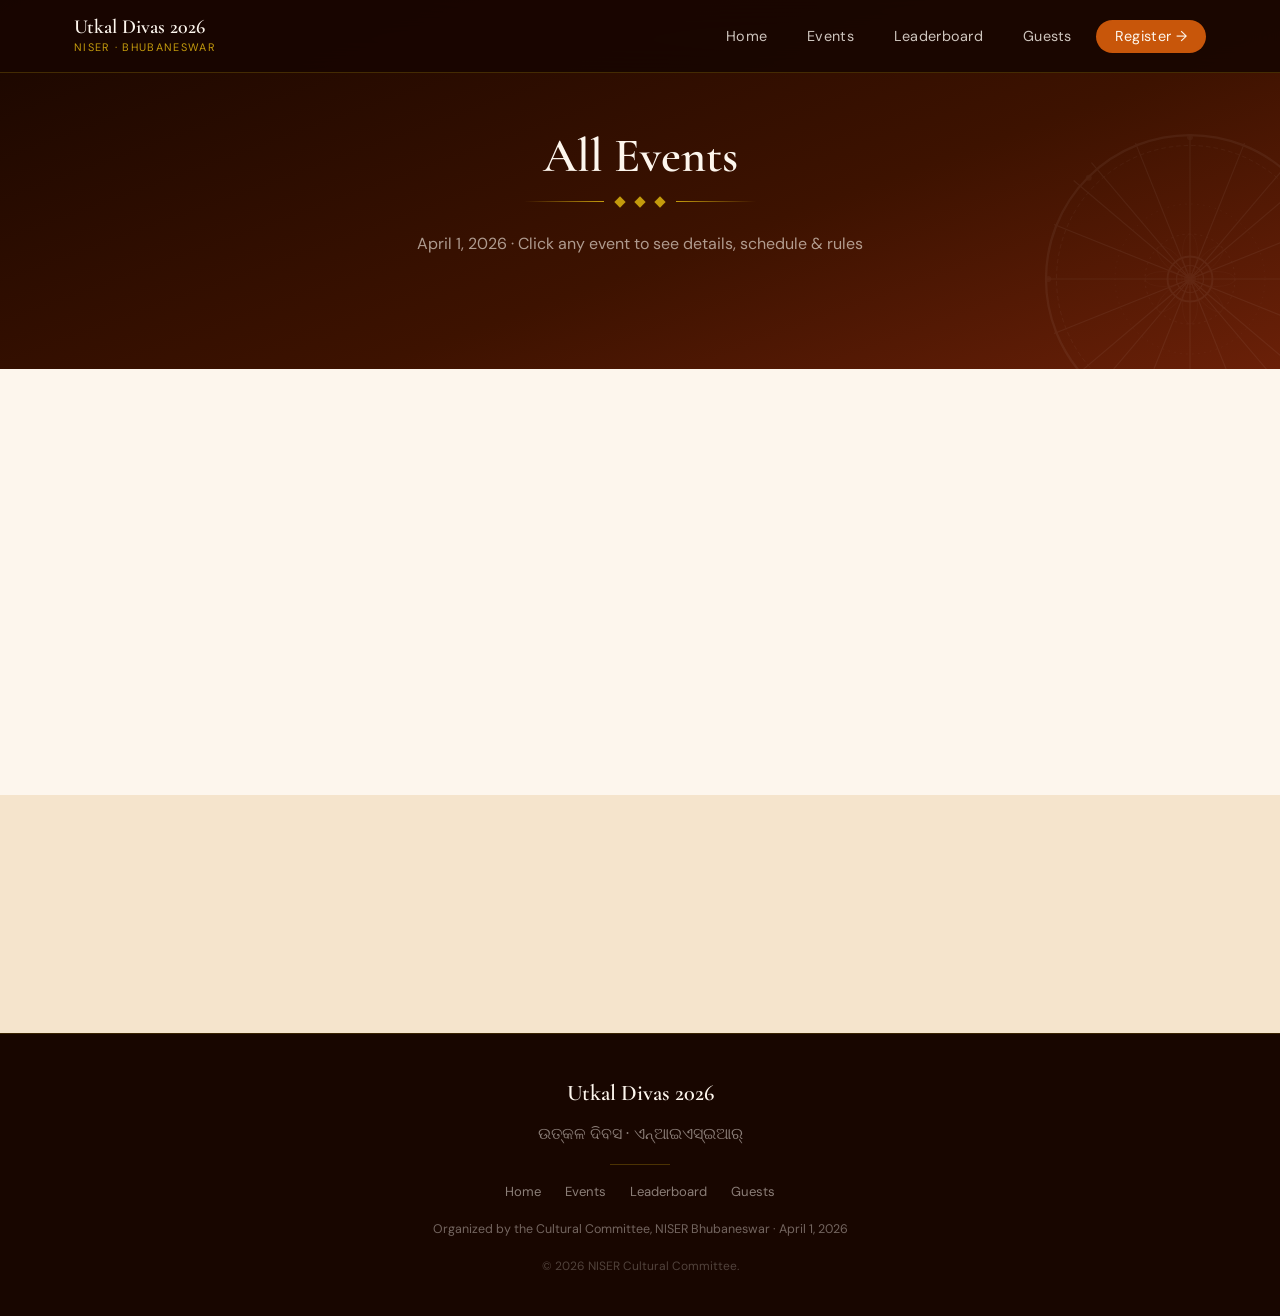
==== events.html @ eaa991c0 "first commit" ====
<!DOCTYPE html>
<html lang="en">
<head>
  <meta charset="UTF-8" />
  <meta name="viewport" content="width=device-width, initial-scale=1.0" />
  <title>Events — Utkal Divas 2026 · NISER</title>
  <meta name="description" content="All events at Utkal Divas 2026 — NISER Bhubaneswar. Poetry, painting, quiz, jhoti, rangoli, Odissi dance, and cultural programme." />
  <link rel="stylesheet" href="css/style.css" />
  <link rel="icon" href="data:image/svg+xml,<svg xmlns='http://www.w3.org/2000/svg' viewBox='0 0 100 100'><text y='.9em' font-size='90'>🌸</text></svg>" />
  <style>
    .filter-bar {
      display: flex;
      gap: 0.6rem;
      justify-content: center;
      flex-wrap: wrap;
      margin-bottom: 2.5rem;
    }
    .filter-btn {
      padding: 0.4rem 1.2rem;
      border-radius: 50px;
      border: 1.5px solid var(--border);
      background: var(--white);
      color: var(--text-muted);
      font-family: var(--font-body);
      font-size: 0.82rem;
      font-weight: 500;
      cursor: pointer;
      transition: var(--transition);
    }
    .filter-btn:hover, .filter-btn.active {
      background: var(--saffron);
      color: var(--white);
      border-color: var(--saffron);
    }
    .schedule-strip {
      background: linear-gradient(135deg, var(--saffron), var(--gold));
      border-radius: var(--radius);
      padding: 1.5rem 2rem;
      margin-bottom: 3rem;
      display: flex;
      align-items: center;
      justify-content: space-between;
      gap: 1rem;
      flex-wrap: wrap;
      color: var(--white);
    }
    .schedule-strip-text h3 {
      font-family: var(--font-display);
      font-size: 1.3rem;
      color: var(--white);
      margin-bottom: 0.2rem;
    }
    .schedule-strip-text p { font-size: 0.85rem; opacity: 0.85; }
    .schedule-timeline {
      display: flex;
      gap: 0.75rem;
      flex-wrap: wrap;
    }
    .sched-pill {
      background: rgba(255,255,255,0.25);
      border-radius: 50px;
      padding: 0.3rem 0.85rem;
      font-size: 0.78rem;
      white-space: nowrap;
    }
    .sched-pill strong { opacity:1; }
  </style>
</head>
<body>

<nav class="navbar">
  <div class="nav-inner">
    <a href="index.html" class="nav-logo">
      <span class="nav-logo-main">Utkal Divas 2026</span>
      <span class="nav-logo-sub">NISER · Bhubaneswar</span>
    </a>
    <button class="hamburger" aria-label="Toggle menu">
      <span></span><span></span><span></span>
    </button>
    <ul class="nav-links">
      <li><a href="index.html">Home</a></li>
      <li><a href="events.html">Events</a></li>
      <li><a href="leaderboard.html">Leaderboard</a></li>
      <li><a href="guests.html">Guests</a></li>
      <li><a href="events.html" class="nav-cta">Register →</a></li>
    </ul>
  </div>
</nav>

<!-- ======================================================
     PAGE HERO
     ====================================================== -->
<section class="page-hero">
  <img src="assets/wheel.svg" class="page-hero-wheel" alt="" aria-hidden="true" />
  <div class="container">
    <h1 class="section-title">All Events</h1>
    <div class="ornament" style="justify-content:center;">
      <div class="ornament-diamond"></div>
      <div class="ornament-diamond"></div>
      <div class="ornament-diamond"></div>
    </div>
    <p class="section-subtitle">April 1, 2026 · Click any event to see details, schedule &amp; rules</p>
  </div>
</section>

<!-- ======================================================
     EVENTS SECTION
     ====================================================== -->
<section class="section">
  <div class="container">

    <!-- Quick schedule strip -->
    <div class="schedule-strip animate-on-scroll">
      <div class="schedule-strip-text">
        <h3>📅 Day at a Glance — April 1, 2026</h3>
        <p>All events take place at NISER, Bhubaneswar</p>
      </div>
      <div class="schedule-timeline">
        <span class="sched-pill"><strong>10 AM</strong> Poetry</span>
        <span class="sched-pill"><strong>11 AM</strong> Painting</span>
        <span class="sched-pill"><strong>2 PM</strong> Quiz</span>
        <span class="sched-pill"><strong>3 PM</strong> Jhoti</span>
        <span class="sched-pill"><strong>3:30 PM</strong> Rangoli</span>
        <span class="sched-pill"><strong>6 PM</strong> Odissi</span>
        <span class="sched-pill"><strong>7 PM</strong> Cultural</span>
      </div>
    </div>

    <!-- Filter buttons -->
    <div class="filter-bar animate-on-scroll">
      <button class="filter-btn active" data-filter="all">All Events</button>
      <button class="filter-btn" data-filter="literary">Literary</button>
      <button class="filter-btn" data-filter="arts">Arts</button>
      <button class="filter-btn" data-filter="knowledge">Quiz</button>
      <button class="filter-btn" data-filter="traditional">Traditional</button>
      <button class="filter-btn" data-filter="performing">Performing</button>
      <button class="filter-btn" data-filter="cultural">Cultural</button>
    </div>

    <!-- Events grid (populated by JS) -->
    <div id="events-grid" class="events-grid"></div>

  </div>
</section>

<!-- ======================================================
     REGISTRATION CTA
     ====================================================== -->
<section class="section section-alt" style="padding:3rem 0;">
  <div class="container" style="text-align:center;">
    <h2 class="section-title animate-on-scroll" style="font-size:1.8rem;">Ready to Participate?</h2>
    <p class="section-subtitle animate-on-scroll" style="margin-bottom:1.5rem;">
      Most events are open to all NISER students and faculty. Registrations open from March 20, 2026.
    </p>
    <div class="animate-on-scroll">
      <a href="#" class="btn btn-primary" style="margin-right:1rem;">Register for Events</a>
      <a href="leaderboard.html" class="btn btn-outline">View Leaderboard →</a>
    </div>
  </div>
</section>

<!-- ======================================================
     FOOTER
     ====================================================== -->
<footer>
  <div class="footer-logo">Utkal Divas 2026</div>
  <div style="font-family:'Noto Serif Odia',serif; font-size:1rem; color:rgba(253,246,237,0.5); margin-top:0.2rem;">
    ଉତ୍କଳ ଦିବସ · ଏନ୍ଆଇଏସ୍ଇଆର୍
  </div>
  <div class="footer-divider"></div>
  <div class="footer-links">
    <a href="index.html">Home</a>
    <a href="events.html">Events</a>
    <a href="leaderboard.html">Leaderboard</a>
    <a href="guests.html">Guests</a>
  </div>
  <div class="footer-sub">Organized by the Cultural Committee, NISER Bhubaneswar · April 1, 2026</div>
  <div style="margin-top:1rem; font-size:0.75rem; color:rgba(253,246,237,0.25);">&copy; 2026 NISER Cultural Committee.</div>
</footer>

<!-- MODAL -->
<div class="modal-overlay" id="event-modal" role="dialog" aria-modal="true">
  <div class="modal">
    <div class="modal-header">
      <div class="modal-header-accent"></div>
      <button class="modal-close" aria-label="Close">✕</button>
      <div class="modal-icon">🎨</div>
      <div class="modal-category">Category</div>
      <h2 class="modal-title">Event Title</h2>
      <div class="modal-odia">ଇଭେଣ୍ଟ</div>
    </div>
    <div class="modal-body">
      <div class="modal-info-grid">
        <div class="modal-info-item">
          <div class="modal-info-label">📅 Date</div>
          <div class="modal-info-value" id="modal-date">—</div>
        </div>
        <div class="modal-info-item">
          <div class="modal-info-label">🕐 Time</div>
          <div class="modal-info-value" id="modal-time">—</div>
        </div>
        <div class="modal-info-item">
          <div class="modal-info-label">📍 Venue</div>
          <div class="modal-info-value" id="modal-venue">—</div>
        </div>
        <div class="modal-info-item">
          <div class="modal-info-label">📝 Registration</div>
          <div class="modal-info-value" id="modal-reg">—</div>
        </div>
      </div>
      <div class="modal-section">
        <h4>About the Event</h4>
        <p id="modal-desc"></p>
      </div>
      <div class="modal-section">
        <h4>Rules &amp; Guidelines</h4>
        <div class="modal-rules" id="modal-rules"></div>
      </div>
    </div>
  </div>
</div>

<script src="js/main.js"></script>
<script>
  // Filter functionality
  document.querySelectorAll('.filter-btn').forEach(btn => {
    btn.addEventListener('click', () => {
      document.querySelectorAll('.filter-btn').forEach(b => b.classList.remove('active'));
      btn.classList.add('active');
      const filter = btn.dataset.filter;
      document.querySelectorAll('.event-card').forEach(card => {
        const category = card.querySelector('.event-card-category').textContent.toLowerCase();
        if (filter === 'all' || category.includes(filter)) {
          card.style.display = '';
        } else {
          card.style.display = 'none';
        }
      });
    });
  });
</script>
</body>
</html>
---- css/style.css ----
/* ================================================================
   UTKAL DIVAS 2026 — NISER BHUBANESWAR
   Main Stylesheet — Inspired by Odishan Temple Art & Heritage
   ================================================================ */

@import url('https://fonts.googleapis.com/css2?family=Cormorant+Garamond:ital,wght@0,300;0,400;0,500;0,600;0,700;1,400;1,600&family=DM+Sans:opsz,wght@9..40,300;9..40,400;9..40,500;9..40,600&family=Noto+Serif+Odia:wght@400;700&display=swap');

/* ---- CSS Variables ---- */
:root {
  --cream:        #fdf6ed;
  --warm-light:   #f5e4cc;
  --warm-mid:     #eedcbf;
  --saffron:      #c8560a;
  --saffron-deep: #9e3d08;
  --gold:         #c49b0c;
  --gold-light:   #e8c44a;
  --maroon:       #7a1a1a;
  --dark-hero:    #180600;
  --dark-mid:     #3d1200;
  --text:         #2c1810;
  --text-muted:   #7a5a48;
  --white:        #ffffff;
  --border:       #e0ccb0;
  --border-light: #eddfc7;

  --font-display: 'Cormorant Garamond', Georgia, serif;
  --font-body:    'DM Sans', system-ui, sans-serif;
  --font-odia:    'Noto Serif Odia', serif;

  --radius:       14px;
  --radius-sm:    8px;
  --shadow:       0 2px 16px rgba(44, 24, 16, 0.10);
  --shadow-md:    0 6px 32px rgba(44, 24, 16, 0.15);
  --shadow-hover: 0 12px 40px rgba(200, 86, 10, 0.20);
  --transition:   all 0.3s cubic-bezier(0.25, 0.8, 0.25, 1);
}

/* ---- Reset & Base ---- */
*, *::before, *::after { box-sizing: border-box; margin: 0; padding: 0; }
html { scroll-behavior: smooth; }
body {
  font-family: var(--font-body);
  background-color: var(--cream);
  color: var(--text);
  line-height: 1.7;
  font-size: 16px;
  overflow-x: hidden;
}
img { max-width: 100%; height: auto; display: block; }
a { color: inherit; text-decoration: none; }
ul { list-style: none; }

/* ---- Typography ---- */
h1, h2, h3, h4 {
  font-family: var(--font-display);
  line-height: 1.2;
  color: var(--text);
}
.section-title {
  font-size: clamp(2rem, 5vw, 3rem);
  font-weight: 600;
  text-align: center;
  margin-bottom: 0.4rem;
}
.section-subtitle {
  text-align: center;
  color: var(--text-muted);
  font-size: 1rem;
  margin-bottom: 3rem;
}
.odia-text {
  font-family: var(--font-odia);
  color: var(--gold-light);
  font-size: 1.1em;
}

/* ---- Ornament Divider ---- */
.ornament {
  display: flex;
  align-items: center;
  justify-content: center;
  gap: 12px;
  margin: 0.75rem auto 1.5rem;
}
.ornament::before,
.ornament::after {
  content: '';
  flex: 1;
  max-width: 80px;
  height: 1px;
  background: linear-gradient(90deg, transparent, var(--gold));
}
.ornament::after {
  background: linear-gradient(90deg, var(--gold), transparent);
}
.ornament-diamond {
  width: 8px;
  height: 8px;
  background: var(--gold);
  transform: rotate(45deg);
  flex-shrink: 0;
}

/* ---- Container ---- */
.container {
  max-width: 1180px;
  margin: 0 auto;
  padding: 0 1.5rem;
}

/* ================================================================
   NAVIGATION
   ================================================================ */
.navbar {
  position: fixed;
  top: 0;
  left: 0;
  width: 100%;
  z-index: 1000;
  background: rgba(24, 6, 0, 0.92);
  backdrop-filter: blur(16px);
  -webkit-backdrop-filter: blur(16px);
  border-bottom: 1px solid rgba(196, 155, 12, 0.25);
  transition: var(--transition);
}
.navbar.scrolled {
  background: rgba(24, 6, 0, 0.98);
  box-shadow: 0 4px 24px rgba(0,0,0,0.3);
}
.nav-inner {
  display: flex;
  align-items: center;
  justify-content: space-between;
  padding: 1rem 1.5rem;
  max-width: 1180px;
  margin: 0 auto;
}
.nav-logo {
  display: flex;
  flex-direction: column;
  gap: 0;
}
.nav-logo-main {
  font-family: var(--font-display);
  font-size: 1.25rem;
  font-weight: 600;
  color: var(--cream);
  line-height: 1.1;
}
.nav-logo-sub {
  font-size: 0.68rem;
  color: var(--gold);
  letter-spacing: 0.12em;
  text-transform: uppercase;
}
.nav-links {
  display: flex;
  align-items: center;
  gap: 0.5rem;
}
.nav-links a {
  color: rgba(253, 246, 237, 0.80);
  font-size: 0.9rem;
  font-weight: 400;
  padding: 0.45rem 1rem;
  border-radius: 50px;
  transition: var(--transition);
  letter-spacing: 0.02em;
}
.nav-links a:hover,
.nav-links a.active {
  color: var(--cream);
  background: rgba(196, 155, 12, 0.18);
}
.nav-links a.nav-cta {
  background: var(--saffron);
  color: var(--cream);
  padding: 0.45rem 1.2rem;
}
.nav-links a.nav-cta:hover {
  background: var(--saffron-deep);
}
.hamburger {
  display: none;
  flex-direction: column;
  gap: 5px;
  background: none;
  border: none;
  cursor: pointer;
  padding: 4px;
}
.hamburger span {
  display: block;
  width: 24px;
  height: 2px;
  background: var(--cream);
  border-radius: 2px;
  transition: var(--transition);
}
.hamburger.open span:nth-child(1) { transform: translateY(7px) rotate(45deg); }
.hamburger.open span:nth-child(2) { opacity: 0; }
.hamburger.open span:nth-child(3) { transform: translateY(-7px) rotate(-45deg); }

/* ================================================================
   HERO SECTION
   ================================================================ */
.hero {
  min-height: 100vh;
  display: flex;
  align-items: center;
  justify-content: center;
  position: relative;
  overflow: hidden;
  background: linear-gradient(160deg, var(--dark-hero) 0%, #3a1000 40%, #7a2a08 75%, #c45010 100%);
  text-align: center;
  padding: 7rem 1.5rem 4rem;
}
/* Konark wheel watermark */
.hero-wheel {
  position: absolute;
  right: -120px;
  top: 50%;
  transform: translateY(-50%);
  width: 600px;
  height: 600px;
  opacity: 0.06;
  animation: spin-slow 60s linear infinite;
}
.hero-wheel-left {
  left: -180px;
  right: auto;
  width: 400px;
  height: 400px;
  top: 20%;
  transform: none;
  opacity: 0.04;
  animation-direction: reverse;
}
@keyframes spin-slow {
  from { transform: translateY(-50%) rotate(0deg); }
  to   { transform: translateY(-50%) rotate(360deg); }
}
/* Grain texture */
.hero::before {
  content: '';
  position: absolute;
  inset: 0;
  background-image: url("data:image/svg+xml,%3Csvg viewBox='0 0 256 256' xmlns='http://www.w3.org/2000/svg'%3E%3Cfilter id='noise'%3E%3CfeTurbulence type='fractalNoise' baseFrequency='0.9' numOctaves='4' stitchTiles='stitch'/%3E%3C/filter%3E%3Crect width='100%25' height='100%25' filter='url(%23noise)' opacity='0.03'/%3E%3C/svg%3E");
  pointer-events: none;
}
/* Top geometric border */
.hero::after {
  content: '';
  position: absolute;
  bottom: 0;
  left: 0;
  width: 100%;
  height: 4px;
  background: linear-gradient(90deg, transparent, var(--gold), transparent);
}
.hero-content {
  position: relative;
  z-index: 2;
  max-width: 780px;
  animation: fade-up 1s ease both;
}
.hero-badge {
  display: inline-flex;
  align-items: center;
  gap: 10px;
  background: rgba(196, 155, 12, 0.18);
  border: 1px solid rgba(196, 155, 12, 0.45);
  color: var(--gold-light);
  font-size: 0.82rem;
  letter-spacing: 0.1em;
  text-transform: uppercase;
  padding: 0.4rem 1.2rem;
  border-radius: 50px;
  margin-bottom: 1.8rem;
  animation: fade-up 1s 0.1s ease both;
}
.hero-badge::before {
  content: '◆';
  font-size: 0.6rem;
  color: var(--gold);
}
.hero-title-odia {
  display: block;
  font-family: var(--font-odia);
  font-size: clamp(1.4rem, 4vw, 2.2rem);
  color: var(--gold-light);
  margin-bottom: 0.4rem;
  opacity: 0.9;
  animation: fade-up 1s 0.2s ease both;
}
.hero-title {
  font-size: clamp(3rem, 9vw, 6rem);
  font-weight: 700;
  color: var(--cream);
  letter-spacing: -0.01em;
  margin-bottom: 1.2rem;
  animation: fade-up 1s 0.3s ease both;
  text-shadow: 0 4px 40px rgba(196, 155, 12, 0.3);
}
.hero-title span {
  color: var(--gold-light);
}
.hero-desc {
  font-size: clamp(1rem, 2.5vw, 1.15rem);
  color: rgba(253, 246, 237, 0.75);
  max-width: 550px;
  margin: 0 auto 2.5rem;
  animation: fade-up 1s 0.4s ease both;
}
.hero-cta {
  display: flex;
  justify-content: center;
  gap: 1rem;
  flex-wrap: wrap;
  animation: fade-up 1s 0.5s ease both;
}
.hero-scroll {
  position: absolute;
  bottom: 2rem;
  left: 50%;
  transform: translateX(-50%);
  display: flex;
  flex-direction: column;
  align-items: center;
  gap: 6px;
  color: rgba(253, 246, 237, 0.4);
  font-size: 0.72rem;
  letter-spacing: 0.12em;
  text-transform: uppercase;
  animation: fade-up 1s 0.8s ease both;
}
.scroll-line {
  width: 1px;
  height: 40px;
  background: linear-gradient(180deg, rgba(196,155,12,0.6), transparent);
  animation: scroll-pulse 2s ease-in-out infinite;
}
@keyframes scroll-pulse {
  0%, 100% { opacity: 0.4; transform: scaleY(1); }
  50% { opacity: 1; transform: scaleY(1.2); }
}

/* ================================================================
   BUTTONS
   ================================================================ */
.btn {
  display: inline-flex;
  align-items: center;
  gap: 8px;
  padding: 0.75rem 2rem;
  border-radius: 50px;
  font-family: var(--font-body);
  font-size: 0.9rem;
  font-weight: 500;
  letter-spacing: 0.03em;
  cursor: pointer;
  border: none;
  transition: var(--transition);
}
.btn-primary {
  background: var(--saffron);
  color: var(--white);
  box-shadow: 0 4px 20px rgba(200, 86, 10, 0.4);
}
.btn-primary:hover {
  background: var(--saffron-deep);
  transform: translateY(-2px);
  box-shadow: 0 8px 28px rgba(200, 86, 10, 0.5);
}
.btn-secondary {
  background: rgba(253, 246, 237, 0.12);
  color: var(--cream);
  border: 1px solid rgba(253, 246, 237, 0.3);
  backdrop-filter: blur(8px);
}
.btn-secondary:hover {
  background: rgba(253, 246, 237, 0.2);
  border-color: rgba(253, 246, 237, 0.5);
  transform: translateY(-2px);
}
.btn-outline {
  background: transparent;
  color: var(--saffron);
  border: 1.5px solid var(--saffron);
}
.btn-outline:hover {
  background: var(--saffron);
  color: var(--white);
  transform: translateY(-2px);
}
.btn-gold {
  background: linear-gradient(135deg, var(--gold), var(--gold-light));
  color: var(--dark-hero);
  font-weight: 600;
}
.btn-gold:hover {
  transform: translateY(-2px);
  box-shadow: 0 8px 24px rgba(196, 155, 12, 0.4);
}

/* ================================================================
   SECTION STYLES
   ================================================================ */
.section {
  padding: 5rem 0;
}
.section-alt {
  background: var(--warm-light);
}
.section-dark {
  background: linear-gradient(160deg, var(--dark-hero), var(--dark-mid));
  color: var(--cream);
}
.section-dark .section-title { color: var(--cream); }
.section-dark .section-subtitle { color: rgba(253, 246, 237, 0.6); }
.section-dark .ornament::before { background: linear-gradient(90deg, transparent, rgba(196,155,12,0.6)); }
.section-dark .ornament::after  { background: linear-gradient(90deg, rgba(196,155,12,0.6), transparent); }
.section-dark .ornament-diamond { background: rgba(196,155,12,0.6); }

/* ================================================================
   EVENT CARDS
   ================================================================ */
.events-grid {
  display: grid;
  grid-template-columns: repeat(auto-fill, minmax(280px, 1fr));
  gap: 1.5rem;
  margin-top: 1rem;
}
.event-card {
  background: var(--white);
  border-radius: var(--radius);
  overflow: hidden;
  box-shadow: var(--shadow);
  transition: var(--transition);
  cursor: pointer;
  position: relative;
  border: 1px solid var(--border-light);
}
.event-card::before {
  content: '';
  position: absolute;
  top: 0;
  left: 0;
  right: 0;
  height: 3px;
  background: linear-gradient(90deg, var(--saffron), var(--gold));
  opacity: 0;
  transition: var(--transition);
}
.event-card:hover {
  transform: translateY(-6px);
  box-shadow: var(--shadow-hover);
}
.event-card:hover::before { opacity: 1; }

.event-card-icon {
  width: 100%;
  height: 90px;
  display: flex;
  align-items: center;
  justify-content: center;
  font-size: 2.8rem;
  background: var(--warm-light);
  position: relative;
  overflow: hidden;
}
.event-card-icon::after {
  content: '';
  position: absolute;
  inset: 0;
  background: var(--event-color, var(--saffron));
  opacity: 0.08;
}
.event-card-body {
  padding: 1.25rem 1.4rem 1.5rem;
}
.event-card-category {
  font-size: 0.7rem;
  font-weight: 600;
  text-transform: uppercase;
  letter-spacing: 0.12em;
  color: var(--saffron);
  margin-bottom: 0.4rem;
}
.event-card-title {
  font-family: var(--font-display);
  font-size: 1.35rem;
  font-weight: 600;
  margin-bottom: 0.3rem;
}
.event-card-odia {
  font-family: var(--font-odia);
  font-size: 0.9rem;
  color: var(--text-muted);
  margin-bottom: 0.75rem;
}
.event-card-time {
  display: flex;
  align-items: center;
  gap: 6px;
  font-size: 0.82rem;
  color: var(--text-muted);
  margin-bottom: 0.5rem;
}
.event-card-time svg { flex-shrink: 0; }
.event-card-desc {
  font-size: 0.88rem;
  color: var(--text-muted);
  display: -webkit-box;
  -webkit-line-clamp: 2;
  -webkit-box-orient: vertical;
  overflow: hidden;
}
.event-card-footer {
  padding: 0.75rem 1.4rem 1.25rem;
  border-top: 1px solid var(--border-light);
  display: flex;
  align-items: center;
  justify-content: space-between;
}
.event-card-tag {
  font-size: 0.75rem;
  padding: 0.25rem 0.7rem;
  border-radius: 50px;
  background: var(--warm-light);
  color: var(--text-muted);
}
.event-card-arrow {
  font-size: 0.8rem;
  color: var(--saffron);
  display: flex;
  align-items: center;
  gap: 4px;
  font-weight: 500;
  transition: var(--transition);
}
.event-card:hover .event-card-arrow { gap: 8px; }

/* ================================================================
   MODAL
   ================================================================ */
.modal-overlay {
  position: fixed;
  inset: 0;
  background: rgba(24, 6, 0, 0.75);
  backdrop-filter: blur(8px);
  -webkit-backdrop-filter: blur(8px);
  z-index: 2000;
  display: flex;
  align-items: center;
  justify-content: center;
  padding: 1.5rem;
  opacity: 0;
  pointer-events: none;
  transition: opacity 0.3s ease;
}
.modal-overlay.open {
  opacity: 1;
  pointer-events: all;
}
.modal {
  background: var(--white);
  border-radius: var(--radius);
  max-width: 680px;
  width: 100%;
  max-height: 88vh;
  overflow-y: auto;
  box-shadow: 0 24px 80px rgba(0,0,0,0.4);
  transform: translateY(20px) scale(0.97);
  transition: var(--transition);
  position: relative;
}
.modal-overlay.open .modal {
  transform: translateY(0) scale(1);
}
.modal-header {
  padding: 2rem 2rem 1.25rem;
  border-bottom: 1px solid var(--border-light);
  position: relative;
}
.modal-header-accent {
  height: 4px;
  background: linear-gradient(90deg, var(--saffron), var(--gold));
  margin: -2rem -2rem 1.5rem;
  border-radius: var(--radius) var(--radius) 0 0;
}
.modal-icon { font-size: 2.5rem; margin-bottom: 0.75rem; }
.modal-category {
  font-size: 0.72rem;
  font-weight: 600;
  text-transform: uppercase;
  letter-spacing: 0.12em;
  color: var(--saffron);
  margin-bottom: 0.3rem;
}
.modal-title {
  font-family: var(--font-display);
  font-size: 1.9rem;
  font-weight: 600;
}
.modal-odia {
  font-family: var(--font-odia);
  color: var(--text-muted);
  font-size: 1rem;
  margin-top: 0.2rem;
}
.modal-close {
  position: absolute;
  top: 1.25rem;
  right: 1.25rem;
  background: var(--warm-light);
  border: none;
  cursor: pointer;
  width: 36px;
  height: 36px;
  border-radius: 50%;
  display: flex;
  align-items: center;
  justify-content: center;
  font-size: 1.1rem;
  color: var(--text-muted);
  transition: var(--transition);
}
.modal-close:hover {
  background: var(--saffron);
  color: var(--white);
}
.modal-body { padding: 1.5rem 2rem 2rem; }
.modal-info-grid {
  display: grid;
  grid-template-columns: 1fr 1fr;
  gap: 1rem;
  margin-bottom: 1.5rem;
}
.modal-info-item {
  background: var(--warm-light);
  border-radius: var(--radius-sm);
  padding: 0.9rem 1rem;
}
.modal-info-label {
  font-size: 0.7rem;
  font-weight: 600;
  text-transform: uppercase;
  letter-spacing: 0.1em;
  color: var(--text-muted);
  margin-bottom: 0.25rem;
}
.modal-info-value {
  font-size: 0.9rem;
  font-weight: 500;
  color: var(--text);
}
.modal-section { margin-bottom: 1.4rem; }
.modal-section h4 {
  font-family: var(--font-display);
  font-size: 1.1rem;
  font-weight: 600;
  margin-bottom: 0.6rem;
  color: var(--saffron);
}
.modal-section p {
  font-size: 0.92rem;
  color: var(--text-muted);
  line-height: 1.7;
}
.modal-rules {
  display: flex;
  flex-direction: column;
  gap: 0.5rem;
}
.modal-rule {
  display: flex;
  gap: 10px;
  font-size: 0.88rem;
  color: var(--text-muted);
  align-items: flex-start;
}
.modal-rule::before {
  content: '◆';
  color: var(--gold);
  font-size: 0.5rem;
  margin-top: 0.45rem;
  flex-shrink: 0;
}

/* ================================================================
   LEADERBOARD
   ================================================================ */
.leaderboard-hero {
  padding: 7rem 1.5rem 4rem;
  background: linear-gradient(160deg, var(--dark-hero) 0%, #3d1200 60%, #6a2008 100%);
  text-align: center;
  color: var(--cream);
  position: relative;
  overflow: hidden;
}
.leaderboard-hero .section-title { color: var(--cream); }
.podium-grid {
  display: flex;
  align-items: flex-end;
  justify-content: center;
  gap: 1rem;
  margin: 3rem 0;
}
.podium-item {
  text-align: center;
  flex: 1;
  max-width: 180px;
}
.podium-avatar {
  width: 64px;
  height: 64px;
  border-radius: 50%;
  background: linear-gradient(135deg, var(--saffron), var(--gold));
  display: flex;
  align-items: center;
  justify-content: center;
  font-size: 1.5rem;
  margin: 0 auto 0.6rem;
  box-shadow: 0 4px 16px rgba(200, 86, 10, 0.35);
}
.podium-item:nth-child(2) .podium-avatar {
  width: 80px;
  height: 80px;
  font-size: 1.8rem;
  background: linear-gradient(135deg, var(--gold), var(--gold-light));
  box-shadow: 0 8px 28px rgba(196, 155, 12, 0.5);
}
.podium-name {
  font-family: var(--font-display);
  font-size: 1rem;
  font-weight: 600;
  margin-bottom: 0.2rem;
}
.podium-dept { font-size: 0.75rem; color: var(--text-muted); margin-bottom: 0.4rem; }
.podium-score {
  font-family: var(--font-display);
  font-size: 1.4rem;
  font-weight: 700;
  color: var(--saffron);
}
.podium-item:nth-child(2) .podium-score { color: var(--gold); font-size: 1.7rem; }
.podium-block {
  height: 70px;
  border-radius: var(--radius-sm) var(--radius-sm) 0 0;
  display: flex;
  align-items: center;
  justify-content: center;
  font-size: 1.4rem;
  font-weight: 700;
  color: var(--white);
  margin-top: 0.8rem;
  background: linear-gradient(180deg, var(--saffron), var(--saffron-deep));
}
.podium-item:nth-child(1) .podium-block { height: 55px; background: linear-gradient(180deg, #b0b0b0, #888); }
.podium-item:nth-child(2) .podium-block { height: 90px; background: linear-gradient(180deg, var(--gold-light), var(--gold)); }
.podium-item:nth-child(3) .podium-block { height: 44px; background: linear-gradient(180deg, #d4a76a, #a0754a); }

.leaderboard-table-wrap {
  background: var(--white);
  border-radius: var(--radius);
  box-shadow: var(--shadow-md);
  overflow: hidden;
  margin-top: 2rem;
}
.leaderboard-table {
  width: 100%;
  border-collapse: collapse;
}
.leaderboard-table th {
  background: var(--warm-mid);
  padding: 0.9rem 1.5rem;
  text-align: left;
  font-size: 0.72rem;
  font-weight: 600;
  text-transform: uppercase;
  letter-spacing: 0.1em;
  color: var(--text-muted);
}
.leaderboard-table td {
  padding: 0.9rem 1.5rem;
  border-bottom: 1px solid var(--border-light);
  font-size: 0.9rem;
}
.leaderboard-table tr:last-child td { border-bottom: none; }
.leaderboard-table tr:hover td { background: var(--warm-light); }
.rank-badge {
  display: inline-flex;
  align-items: center;
  justify-content: center;
  width: 32px;
  height: 32px;
  border-radius: 50%;
  font-weight: 700;
  font-size: 0.85rem;
  background: var(--warm-light);
  color: var(--text-muted);
}
.rank-badge.gold   { background: linear-gradient(135deg,#f5d96b,#c49b0c); color: #fff; }
.rank-badge.silver { background: linear-gradient(135deg,#d0d0d0,#909090); color: #fff; }
.rank-badge.bronze { background: linear-gradient(135deg,#e0a570,#a0704a); color: #fff; }
.score-bar-wrap {
  display: flex;
  align-items: center;
  gap: 10px;
}
.score-bar {
  flex: 1;
  height: 6px;
  background: var(--warm-light);
  border-radius: 3px;
  overflow: hidden;
}
.score-bar-fill {
  height: 100%;
  background: linear-gradient(90deg, var(--saffron), var(--gold));
  border-radius: 3px;
  transition: width 1s ease;
}
.score-num { font-weight: 600; min-width: 30px; }

/* ================================================================
   GUESTS PAGE
   ================================================================ */
.guests-grid {
  display: grid;
  grid-template-columns: repeat(auto-fill, minmax(220px, 1fr));
  gap: 1.5rem;
  margin-top: 1rem;
}
.guest-card {
  background: var(--white);
  border-radius: var(--radius);
  overflow: hidden;
  box-shadow: var(--shadow);
  border: 1px solid var(--border-light);
  text-align: center;
  transition: var(--transition);
}
.guest-card:hover {
  transform: translateY(-6px);
  box-shadow: var(--shadow-hover);
}
.guest-avatar {
  width: 100%;
  height: 180px;
  background: linear-gradient(160deg, var(--warm-mid), var(--warm-light));
  display: flex;
  align-items: center;
  justify-content: center;
  position: relative;
  overflow: hidden;
}
.guest-avatar-icon {
  font-size: 4rem;
  opacity: 0.25;
  position: absolute;
}
.guest-revealing {
  position: absolute;
  inset: 0;
  background: rgba(24, 6, 0, 0.65);
  backdrop-filter: blur(12px);
  -webkit-backdrop-filter: blur(12px);
  display: flex;
  flex-direction: column;
  align-items: center;
  justify-content: center;
  gap: 8px;
}
.guest-revealing-text {
  font-family: var(--font-display);
  font-size: 1.1rem;
  font-weight: 600;
  color: var(--gold-light);
  letter-spacing: 0.04em;
}
.guest-revealing-sub {
  font-size: 0.72rem;
  color: rgba(253,246,237,0.55);
  text-transform: uppercase;
  letter-spacing: 0.1em;
}
.guest-card-body { padding: 1.2rem 1rem 1.4rem; }
.guest-name {
  font-family: var(--font-display);
  font-size: 1.15rem;
  font-weight: 600;
  color: var(--text);
  margin-bottom: 0.25rem;
}
.guest-role { font-size: 0.8rem; color: var(--text-muted); }

/* ================================================================
   ABOUT / STATS STRIP
   ================================================================ */
.stats-strip {
  display: grid;
  grid-template-columns: repeat(auto-fit, minmax(140px, 1fr));
  gap: 0;
  text-align: center;
}
.stat-item {
  padding: 2rem 1rem;
  border-right: 1px solid rgba(196, 155, 12, 0.25);
}
.stat-item:last-child { border-right: none; }
.stat-number {
  font-family: var(--font-display);
  font-size: 2.8rem;
  font-weight: 700;
  color: var(--gold-light);
  line-height: 1;
  margin-bottom: 0.3rem;
}
.stat-label {
  font-size: 0.78rem;
  text-transform: uppercase;
  letter-spacing: 0.1em;
  color: rgba(253,246,237,0.6);
}

/* ================================================================
   ABOUT SECTION (Homepage)
   ================================================================ */
.about-grid {
  display: grid;
  grid-template-columns: 1fr 1fr;
  gap: 4rem;
  align-items: center;
}
.about-visual {
  position: relative;
  display: flex;
  align-items: center;
  justify-content: center;
}
.about-wheel-bg {
  width: 100%;
  max-width: 360px;
  opacity: 0.18;
  animation: spin-slow-2 40s linear infinite;
}
@keyframes spin-slow-2 {
  from { transform: rotate(0deg); }
  to   { transform: rotate(360deg); }
}
.about-badge {
  position: absolute;
  background: linear-gradient(135deg, var(--saffron), var(--gold));
  color: var(--white);
  padding: 1.2rem 1.6rem;
  border-radius: var(--radius);
  font-family: var(--font-display);
  box-shadow: var(--shadow-md);
  text-align: center;
}
.about-badge-year { font-size: 2.5rem; font-weight: 700; line-height: 1; }
.about-badge-text { font-size: 0.85rem; opacity: 0.85; }
.about-text h2 { font-size: clamp(1.8rem,4vw,2.5rem); margin-bottom: 1rem; }
.about-text p {
  color: var(--text-muted);
  margin-bottom: 1.2rem;
  font-size: 0.95rem;
}
.about-text .btn { margin-top: 0.5rem; }

/* ================================================================
   PREVIEW SECTIONS (Homepage)
   ================================================================ */
.preview-events-grid {
  display: grid;
  grid-template-columns: repeat(auto-fill, minmax(260px, 1fr));
  gap: 1.25rem;
  margin-bottom: 2.5rem;
}
.section-cta {
  text-align: center;
  margin-top: 0.5rem;
}
.quiz-teaser {
  display: flex;
  align-items: center;
  justify-content: space-between;
  gap: 2rem;
  background: rgba(255,255,255,0.06);
  border: 1px solid rgba(196,155,12,0.3);
  border-radius: var(--radius);
  padding: 2rem 2.5rem;
  flex-wrap: wrap;
}
.quiz-teaser-text h3 {
  font-family: var(--font-display);
  font-size: 1.6rem;
  color: var(--cream);
  margin-bottom: 0.5rem;
}
.quiz-teaser-text p { color: rgba(253,246,237,0.65); font-size: 0.9rem; }
.mini-leaderboard { display: flex; flex-direction: column; gap: 0.5rem; min-width: 220px; }
.mini-row {
  display: flex;
  align-items: center;
  gap: 0.75rem;
  background: rgba(255,255,255,0.07);
  border-radius: var(--radius-sm);
  padding: 0.5rem 0.75rem;
}
.mini-rank {
  width: 24px;
  height: 24px;
  border-radius: 50%;
  background: var(--gold);
  color: var(--dark-hero);
  font-size: 0.72rem;
  font-weight: 700;
  display: flex;
  align-items: center;
  justify-content: center;
  flex-shrink: 0;
}
.mini-name { flex: 1; font-size: 0.85rem; color: var(--cream); }
.mini-score { font-size: 0.85rem; font-weight: 600; color: var(--gold-light); }

/* ================================================================
   PAGE HERO (for inner pages)
   ================================================================ */
.page-hero {
  padding: 8rem 1.5rem 4rem;
  background: linear-gradient(160deg, var(--dark-hero) 0%, #3d1200 60%, #6a2008 100%);
  text-align: center;
  color: var(--cream);
  position: relative;
  overflow: hidden;
}
.page-hero .section-title { color: var(--cream); }
.page-hero .section-subtitle { color: rgba(253,246,237,0.6); }
.page-hero-wheel {
  position: absolute;
  right: -60px;
  bottom: -60px;
  width: 300px;
  opacity: 0.05;
  animation: spin-slow-2 50s linear infinite;
}

/* ================================================================
   FOOTER
   ================================================================ */
footer {
  background: var(--dark-hero);
  color: rgba(253,246,237,0.6);
  text-align: center;
  padding: 2.5rem 1.5rem;
  font-size: 0.85rem;
  border-top: 1px solid rgba(196,155,12,0.2);
}
footer .footer-logo {
  font-family: var(--font-display);
  font-size: 1.4rem;
  color: var(--cream);
  font-weight: 600;
  margin-bottom: 0.5rem;
}
footer .footer-sub { color: rgba(253,246,237,0.4); font-size: 0.78rem; margin-top: 0.25rem; }
footer .footer-links {
  display: flex;
  justify-content: center;
  gap: 1.5rem;
  margin: 1rem 0;
  flex-wrap: wrap;
}
footer .footer-links a {
  color: rgba(253,246,237,0.5);
  font-size: 0.82rem;
  transition: var(--transition);
}
footer .footer-links a:hover { color: var(--gold-light); }
footer .footer-divider {
  width: 60px;
  height: 1px;
  background: rgba(196,155,12,0.3);
  margin: 1rem auto;
}

/* ================================================================
   ANIMATIONS
   ================================================================ */
@keyframes fade-up {
  from { opacity: 0; transform: translateY(24px); }
  to   { opacity: 1; transform: translateY(0); }
}
.animate-on-scroll {
  opacity: 0;
  transform: translateY(20px);
  transition: opacity 0.6s ease, transform 0.6s ease;
}
.animate-on-scroll.visible {
  opacity: 1;
  transform: translateY(0);
}
.animate-delay-1 { transition-delay: 0.1s; }
.animate-delay-2 { transition-delay: 0.2s; }
.animate-delay-3 { transition-delay: 0.3s; }
.animate-delay-4 { transition-delay: 0.4s; }

/* Pulse glow for top rank */
@keyframes rank-glow {
  0%, 100% { box-shadow: 0 0 0 0 rgba(196,155,12,0.4); }
  50%       { box-shadow: 0 0 0 8px rgba(196,155,12,0); }
}
.rank-pulse { animation: rank-glow 2.5s ease infinite; }

/* ================================================================
   SCROLLBAR
   ================================================================ */
::-webkit-scrollbar { width: 6px; }
::-webkit-scrollbar-track { background: var(--cream); }
::-webkit-scrollbar-thumb { background: var(--saffron); border-radius: 3px; }

/* ================================================================
   RESPONSIVE
   ================================================================ */
@media (max-width: 768px) {
  .hamburger { display: flex; }
  .nav-links {
    position: fixed;
    inset: 0;
    top: 64px;
    background: rgba(24,6,0,0.98);
    flex-direction: column;
    align-items: center;
    justify-content: flex-start;
    padding: 2rem 1rem;
    gap: 0.75rem;
    transform: translateX(100%);
    transition: transform 0.35s ease;
  }
  .nav-links.open { transform: translateX(0); }
  .nav-links a { font-size: 1.1rem; padding: 0.75rem 2rem; width: 100%; text-align: center; }
  .hero-title { font-size: clamp(2.5rem, 12vw, 4rem); }
  .about-grid { grid-template-columns: 1fr; gap: 2rem; }
  .about-visual { display: none; }
  .modal-info-grid { grid-template-columns: 1fr; }
  .podium-grid { gap: 0.5rem; }
  .podium-avatar { width: 52px !important; height: 52px !important; font-size: 1.2rem !important; }
  .podium-item:nth-child(2) .podium-avatar { width: 64px !important; height: 64px !important; }
  .quiz-teaser { flex-direction: column; padding: 1.5rem; }
  .mini-leaderboard { width: 100%; }
  .stats-strip { grid-template-columns: repeat(2, 1fr); }
  .stat-item:nth-child(2n) { border-right: none; }
  .stat-item { border-bottom: 1px solid rgba(196,155,12,0.25); }
  .modal-body { padding: 1.2rem 1.25rem 1.5rem; }
  .modal-header { padding: 1.5rem 1.25rem 1rem; }
}
@media (max-width: 480px) {
  .events-grid { grid-template-columns: 1fr; }
  .guests-grid { grid-template-columns: repeat(2, 1fr); }
  .leaderboard-table th:nth-child(3),
  .leaderboard-table td:nth-child(3) { display: none; }
}
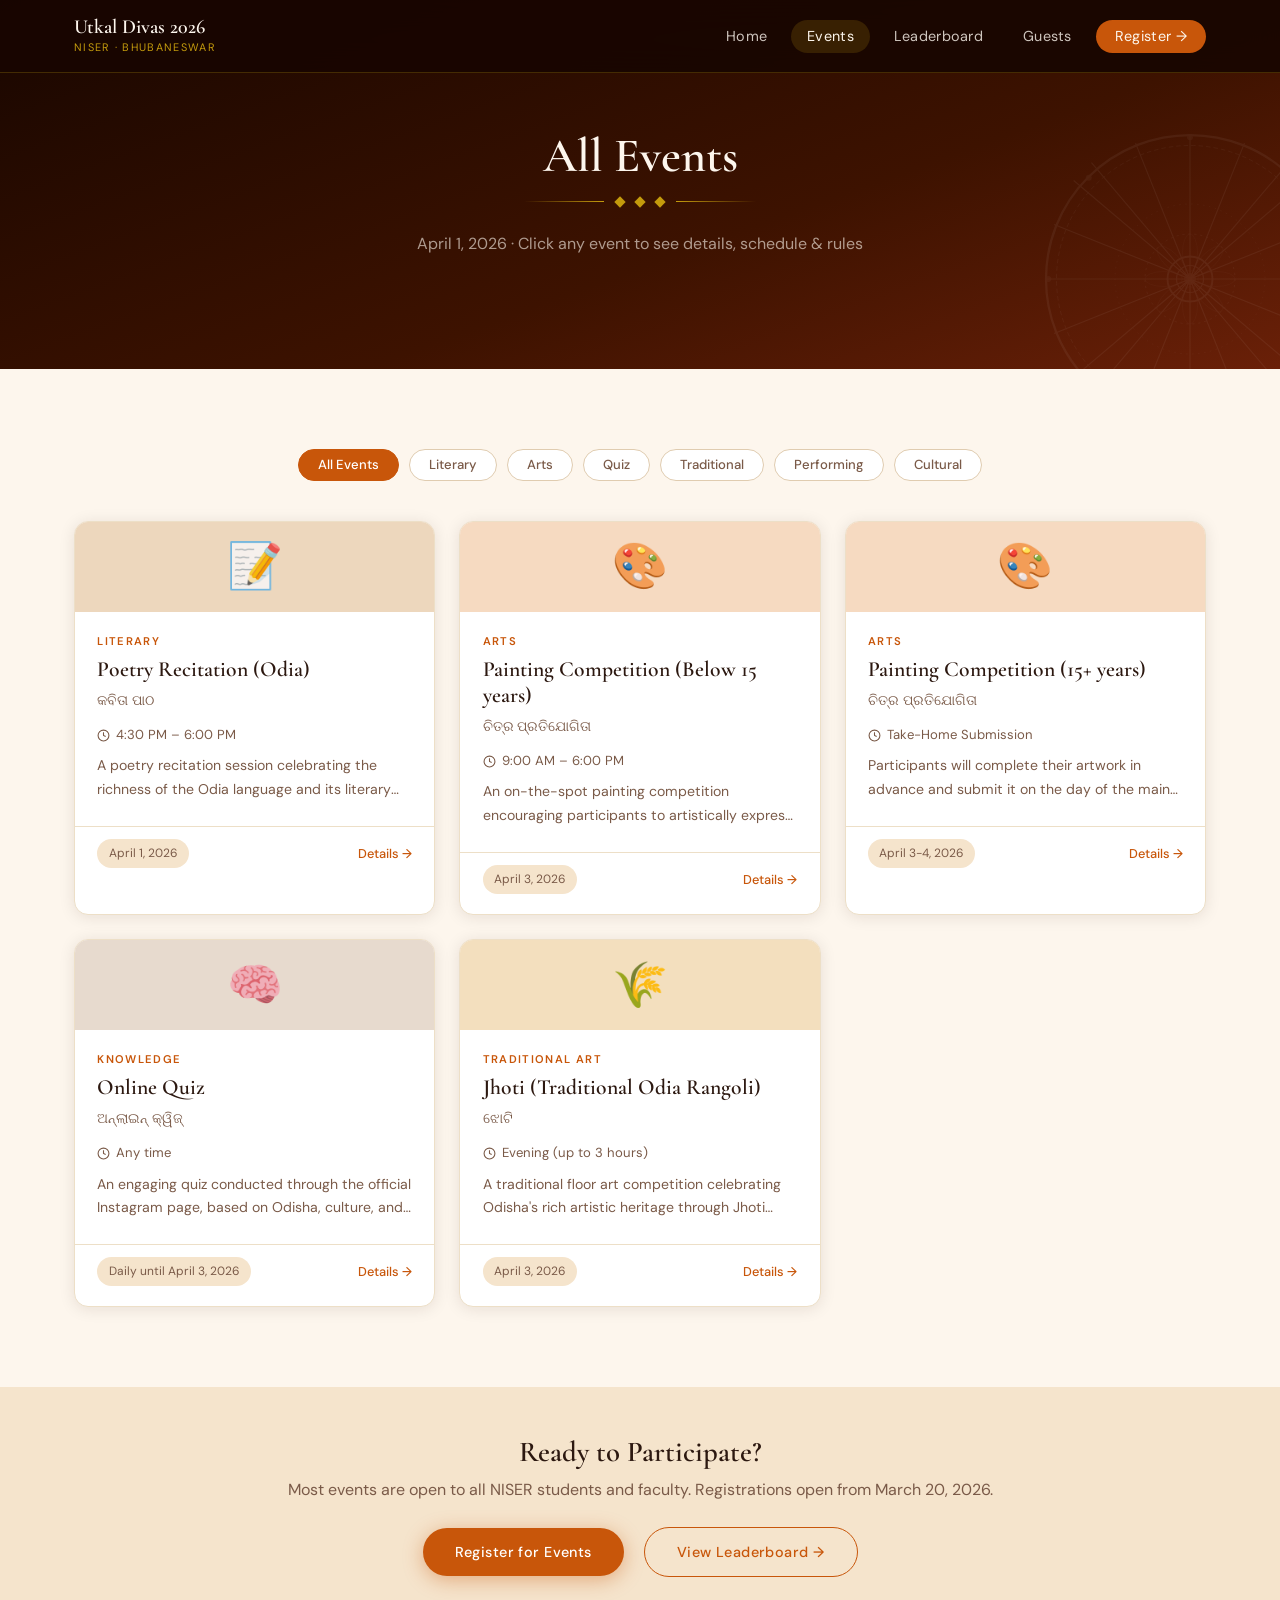
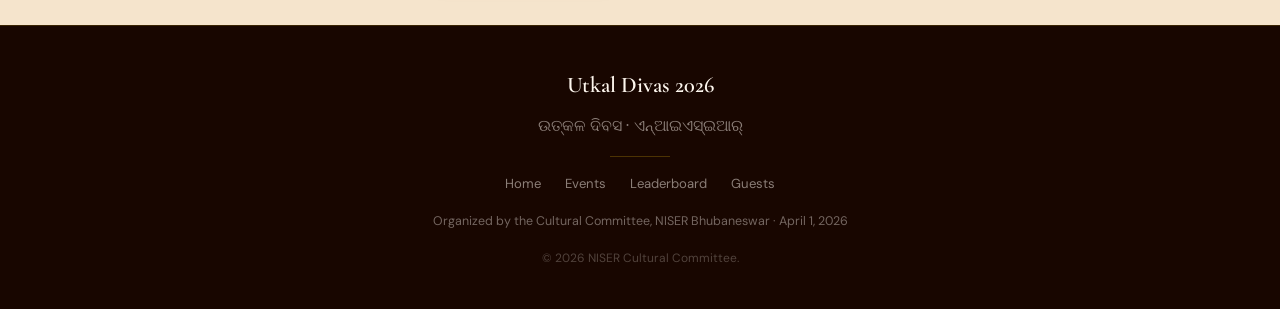
==== commit 42da6a86: "FIrst Branch" ====
--- a/events.html
+++ b/events.html
@@ -32,38 +32,6 @@
       color: var(--white);
       border-color: var(--saffron);
     }
-    .schedule-strip {
-      background: linear-gradient(135deg, var(--saffron), var(--gold));
-      border-radius: var(--radius);
-      padding: 1.5rem 2rem;
-      margin-bottom: 3rem;
-      display: flex;
-      align-items: center;
-      justify-content: space-between;
-      gap: 1rem;
-      flex-wrap: wrap;
-      color: var(--white);
-    }
-    .schedule-strip-text h3 {
-      font-family: var(--font-display);
-      font-size: 1.3rem;
-      color: var(--white);
-      margin-bottom: 0.2rem;
-    }
-    .schedule-strip-text p { font-size: 0.85rem; opacity: 0.85; }
-    .schedule-timeline {
-      display: flex;
-      gap: 0.75rem;
-      flex-wrap: wrap;
-    }
-    .sched-pill {
-      background: rgba(255,255,255,0.25);
-      border-radius: 50px;
-      padding: 0.3rem 0.85rem;
-      font-size: 0.78rem;
-      white-space: nowrap;
-    }
-    .sched-pill strong { opacity:1; }
   </style>
 </head>
 <body>
@@ -108,23 +76,6 @@
      ====================================================== -->
 <section class="section">
   <div class="container">
-
-    <!-- Quick schedule strip -->
-    <div class="schedule-strip animate-on-scroll">
-      <div class="schedule-strip-text">
-        <h3>📅 Day at a Glance — April 1, 2026</h3>
-        <p>All events take place at NISER, Bhubaneswar</p>
-      </div>
-      <div class="schedule-timeline">
-        <span class="sched-pill"><strong>10 AM</strong> Poetry</span>
-        <span class="sched-pill"><strong>11 AM</strong> Painting</span>
-        <span class="sched-pill"><strong>2 PM</strong> Quiz</span>
-        <span class="sched-pill"><strong>3 PM</strong> Jhoti</span>
-        <span class="sched-pill"><strong>3:30 PM</strong> Rangoli</span>
-        <span class="sched-pill"><strong>6 PM</strong> Odissi</span>
-        <span class="sched-pill"><strong>7 PM</strong> Cultural</span>
-      </div>
-    </div>
 
     <!-- Filter buttons -->
     <div class="filter-bar animate-on-scroll">
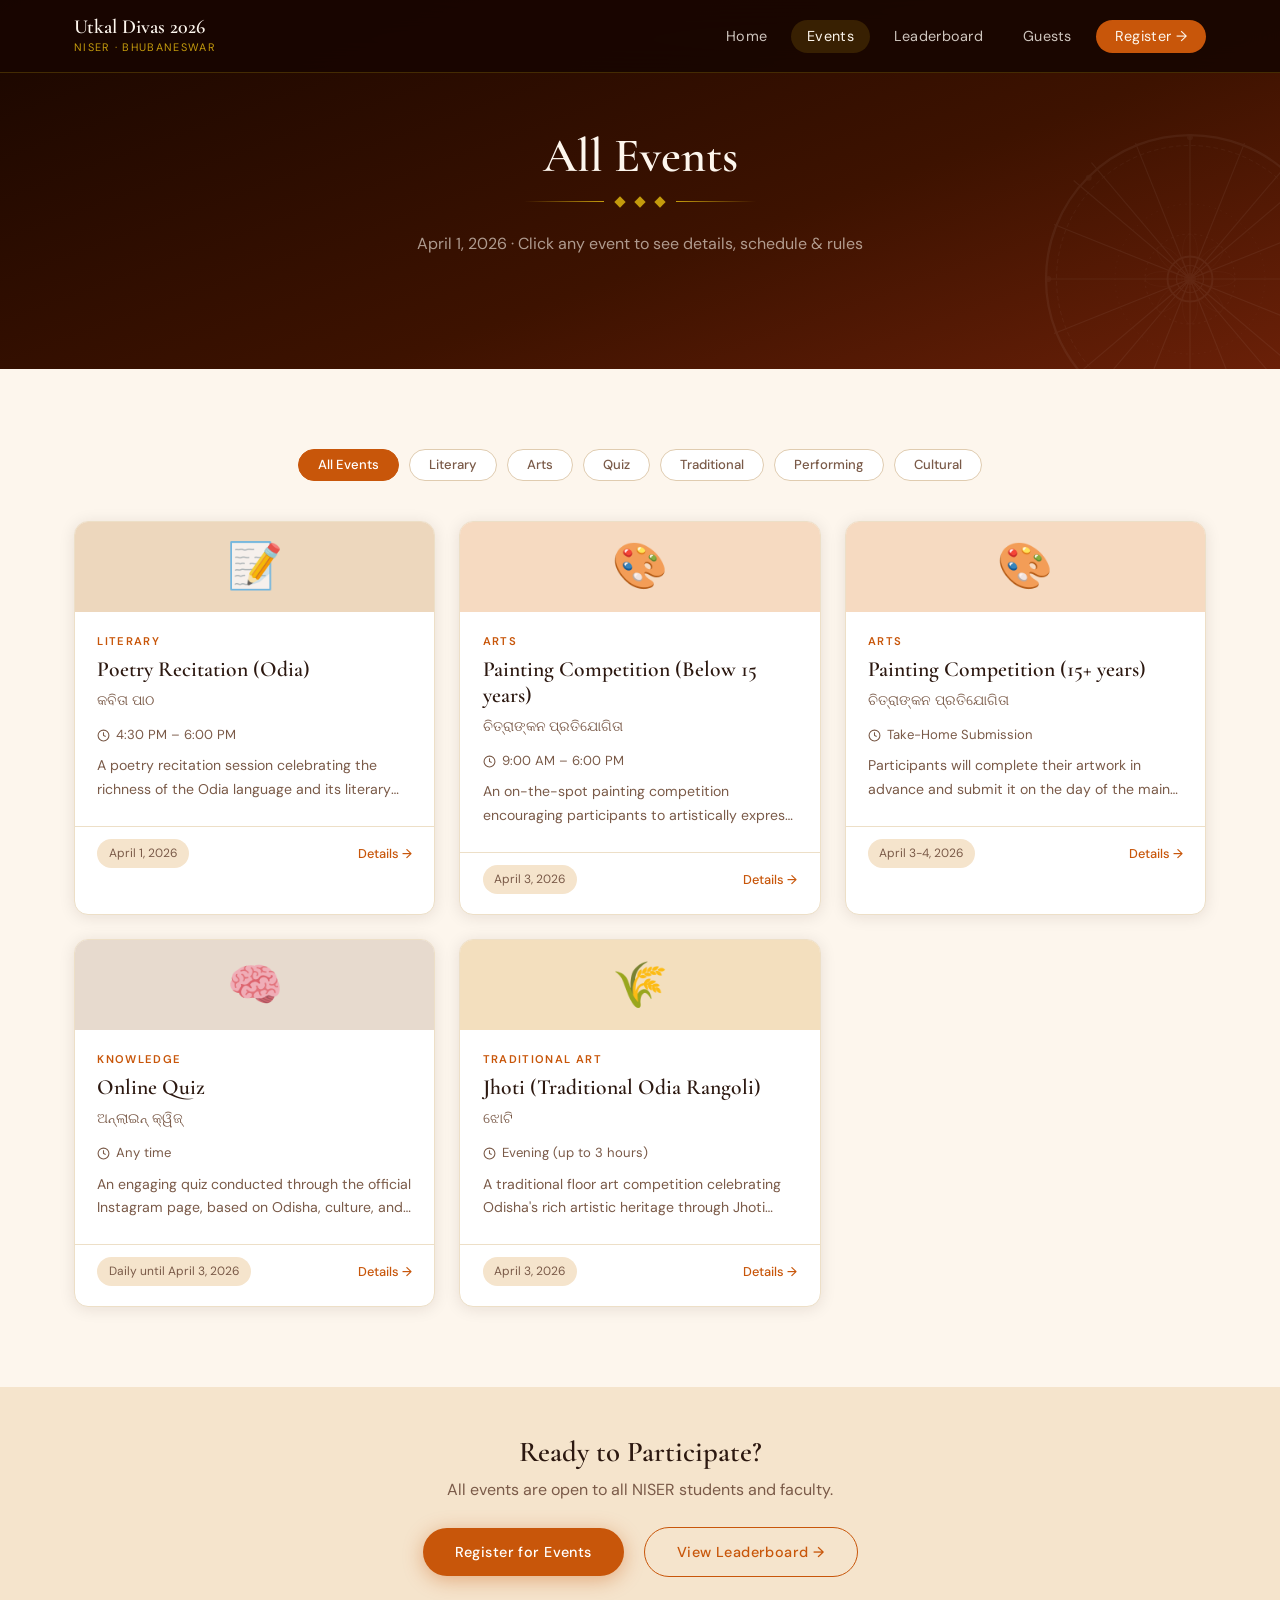
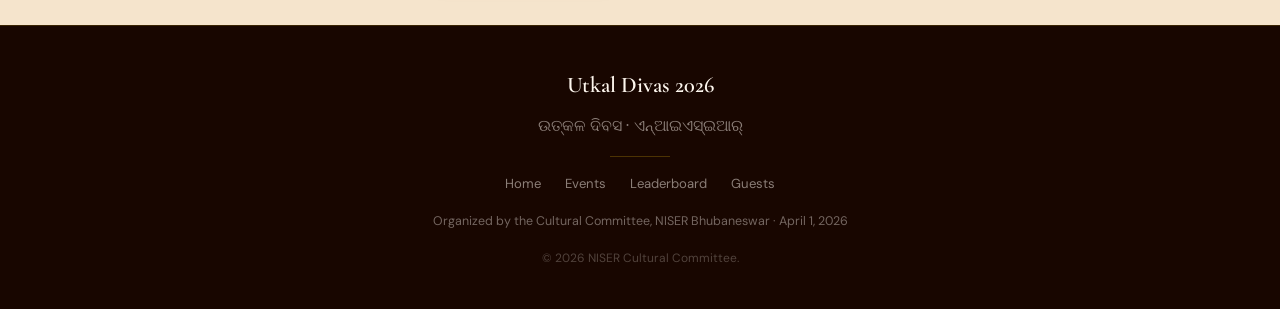
==== commit bbc1cff6: "3Rd" ====
--- a/events.html
+++ b/events.html
@@ -101,7 +101,7 @@
   <div class="container" style="text-align:center;">
     <h2 class="section-title animate-on-scroll" style="font-size:1.8rem;">Ready to Participate?</h2>
     <p class="section-subtitle animate-on-scroll" style="margin-bottom:1.5rem;">
-      Most events are open to all NISER students and faculty. Registrations open from March 20, 2026.
+      All events are open to all NISER students and faculty.
     </p>
     <div class="animate-on-scroll">
       <a href="#" class="btn btn-primary" style="margin-right:1rem;">Register for Events</a>
